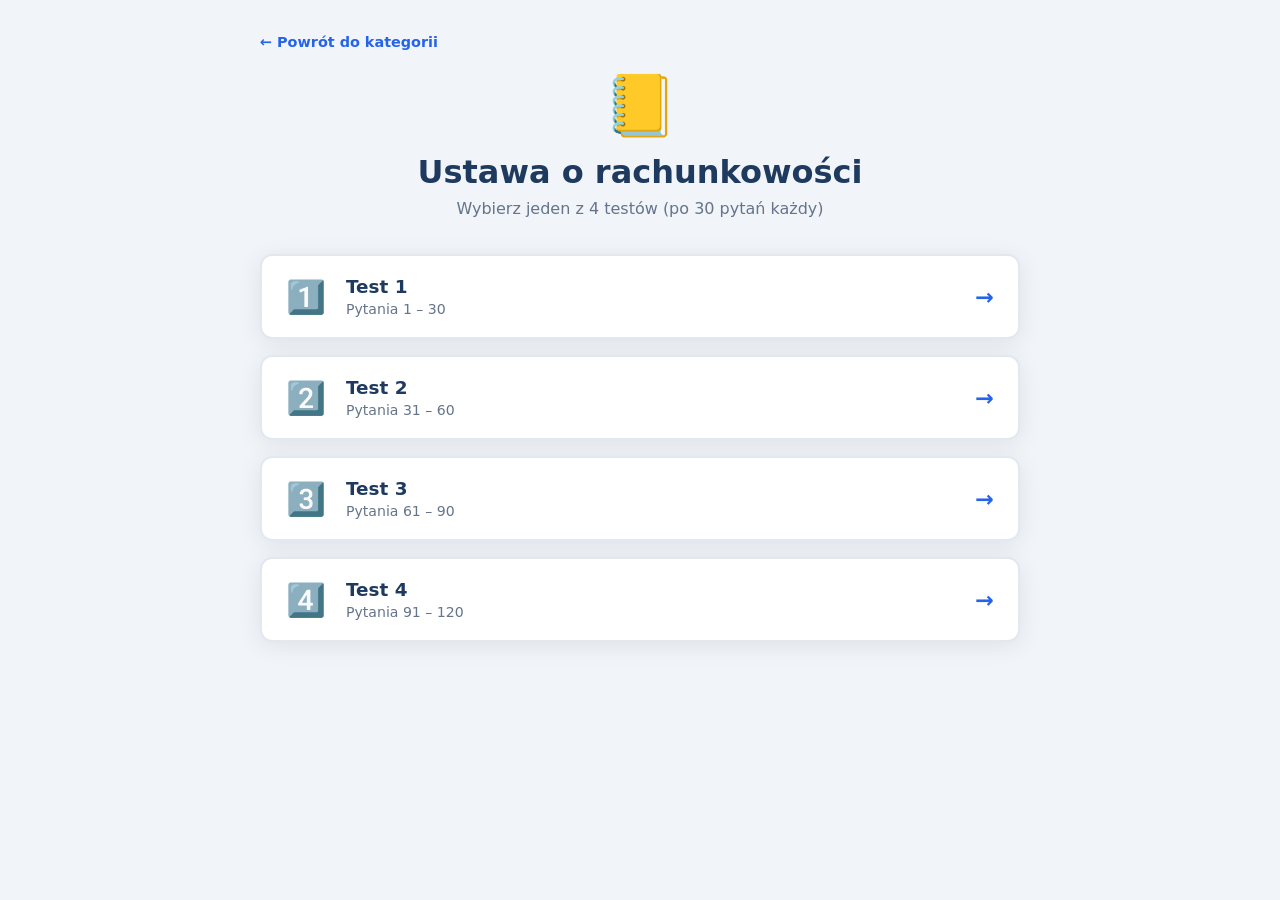
==== rachunkowosc.html @ e0a45e6b "Restructure to multi-category hub with reusable quiz engine - index.html: main hub page with categor" ====
<!DOCTYPE html>
<html lang="pl">
<head>
  <meta charset="UTF-8" />
  <meta name="viewport" content="width=device-width, initial-scale=1.0" />
  <title>Ustawa o rachunkowości – Wybierz test</title>
  <link rel="stylesheet" href="style.css" />
</head>
<body class="page-hub">

  <div class="hub-wrapper">
    <a href="index.html" class="back-link">← Powrót do kategorii</a>

    <header class="hub-header">
      <div class="hub-logo">📒</div>
      <h1>Ustawa o rachunkowości</h1>
      <p class="hub-subtitle">Wybierz jeden z 4 testów (po 30 pytań każdy)</p>
    </header>

    <div class="categories-grid">

      <a href="quiz.html?src=doc/rachunkowosc/test1.json&title=Test+1+%E2%80%93+pyt.+1%E2%80%9330" class="category-card test-card">
        <div class="category-icon">1️⃣</div>
        <div class="category-body">
          <h2 class="category-title">Test 1</h2>
          <p class="category-desc">Pytania 1 – 30</p>
        </div>
        <div class="category-arrow">→</div>
      </a>

      <a href="quiz.html?src=doc/rachunkowosc/test2.json&title=Test+2+%E2%80%93+pyt.+31%E2%80%9360" class="category-card test-card">
        <div class="category-icon">2️⃣</div>
        <div class="category-body">
          <h2 class="category-title">Test 2</h2>
          <p class="category-desc">Pytania 31 – 60</p>
        </div>
        <div class="category-arrow">→</div>
      </a>

      <a href="quiz.html?src=doc/rachunkowosc/test3.json&title=Test+3+%E2%80%93+pyt.+61%E2%80%9390" class="category-card test-card">
        <div class="category-icon">3️⃣</div>
        <div class="category-body">
          <h2 class="category-title">Test 3</h2>
          <p class="category-desc">Pytania 61 – 90</p>
        </div>
        <div class="category-arrow">→</div>
      </a>

      <a href="quiz.html?src=doc/rachunkowosc/test4.json&title=Test+4+%E2%80%93+pyt.+91%E2%80%93120" class="category-card test-card">
        <div class="category-icon">4️⃣</div>
        <div class="category-body">
          <h2 class="category-title">Test 4</h2>
          <p class="category-desc">Pytania 91 – 120</p>
        </div>
        <div class="category-arrow">→</div>
      </a>

    </div>
  </div>

</body>
</html>
---- style.css ----
/* ===== RESET & BASE ===== */
*, *::before, *::after {
  box-sizing: border-box;
  margin: 0;
  padding: 0;
}

:root {
  --color-primary:          #2563eb;
  --color-primary-hover:    #1d4ed8;
  --color-correct:          #16a34a;
  --color-correct-bg:       #dcfce7;
  --color-correct-border:   #86efac;
  --color-wrong:            #dc2626;
  --color-wrong-bg:         #fee2e2;
  --color-wrong-border:     #fca5a5;
  --color-explanation-bg:   #fefce8;
  --color-explanation-border:#fde047;
  --color-explanation-text: #713f12;
  --color-bg:               #f1f5f9;
  --color-card:             #ffffff;
  --color-text:             #1e293b;
  --color-text-muted:       #64748b;
  --color-option-hover:     #eff6ff;
  --color-option-border:    #e2e8f0;
  --color-header-bg:        #1e3a5f;
  --radius:                 12px;
  --shadow:                 0 4px 24px rgba(0,0,0,0.08);
}

body {
  font-family: 'Segoe UI', system-ui, -apple-system, sans-serif;
  background: var(--color-bg);
  color: var(--color-text);
  min-height: 100vh;
}

/* ===== HUB PAGES (index, category) ===== */
body.page-hub {
  display: flex;
  align-items: flex-start;
  justify-content: center;
  padding: 32px 16px 64px;
}

.hub-wrapper {
  width: 100%;
  max-width: 760px;
}

.back-link {
  display: inline-block;
  color: var(--color-primary);
  text-decoration: none;
  font-size: 0.9rem;
  font-weight: 600;
  margin-bottom: 20px;
  transition: opacity 0.15s;
}
.back-link:hover { opacity: 0.75; }

.hub-header {
  text-align: center;
  margin-bottom: 36px;
}

.hub-logo {
  font-size: 60px;
  margin-bottom: 12px;
}

.hub-header h1 {
  font-size: 2rem;
  color: var(--color-header-bg);
  margin-bottom: 8px;
}

.hub-subtitle {
  color: var(--color-text-muted);
  font-size: 1rem;
}

/* ===== CATEGORY GRID ===== */
.categories-grid {
  display: flex;
  flex-direction: column;
  gap: 16px;
}

.category-card {
  display: flex;
  align-items: center;
  gap: 20px;
  background: var(--color-card);
  border: 2px solid var(--color-option-border);
  border-radius: var(--radius);
  padding: 20px 24px;
  text-decoration: none;
  color: var(--color-text);
  box-shadow: var(--shadow);
  transition: border-color 0.15s, transform 0.15s, box-shadow 0.15s;
}

.category-card:hover {
  border-color: var(--color-primary);
  transform: translateY(-2px);
  box-shadow: 0 8px 28px rgba(37,99,235,0.15);
}

.category-icon {
  font-size: 2.4rem;
  flex-shrink: 0;
}

.category-body {
  flex: 1;
}

.category-title {
  font-size: 1.15rem;
  font-weight: 700;
  color: var(--color-header-bg);
  margin-bottom: 4px;
}

.category-desc {
  font-size: 0.88rem;
  color: var(--color-text-muted);
}

.category-arrow {
  font-size: 1.4rem;
  color: var(--color-primary);
  font-weight: 700;
  flex-shrink: 0;
}

.test-card .category-icon {
  font-size: 2rem;
}

/* ===== QUIZ SCREENS ===== */
.screen {
  display: none;
  width: 100%;
  max-width: 720px;
  margin: 0 auto;
  padding: 24px 16px 48px;
  animation: fadeIn 0.3s ease;
}

.screen.active { display: block; }

@keyframes fadeIn {
  from { opacity: 0; transform: translateY(10px); }
  to   { opacity: 1; transform: translateY(0); }
}

/* ===== CARD ===== */
.card {
  background: var(--color-card);
  border-radius: var(--radius);
  box-shadow: var(--shadow);
  padding: 36px 40px;
}

/* ===== START CARD ===== */
.start-card {
  text-align: center;
  margin-top: 20px;
  position: relative;
}

.back-link-start {
  position: absolute;
  top: 0;
  left: 0;
  margin: 0;
}

.logo {
  font-size: 60px;
  margin-bottom: 12px;
}

.start-card h1 {
  font-size: 1.7rem;
  color: var(--color-header-bg);
  margin-bottom: 24px;
}

.rules {
  list-style: none;
  text-align: left;
  background: #f8fafc;
  border: 1px solid var(--color-option-border);
  border-radius: 8px;
  padding: 16px 24px;
  margin-bottom: 28px;
}

.rules li {
  padding: 6px 0;
  font-size: 0.95rem;
}

/* ===== QUIZ HEADER ===== */
.quiz-header {
  display: flex;
  justify-content: space-between;
  align-items: center;
  padding: 14px 20px;
  background: var(--color-header-bg);
  color: #fff;
  border-radius: var(--radius) var(--radius) 0 0;
  font-size: 0.9rem;
}

#question-counter { font-weight: 600; }

.score-info { font-weight: 600; }

#current-score { color: #facc15; }

/* ===== PROGRESS BAR ===== */
.progress-bar-wrapper {
  height: 6px;
  background: #cbd5e1;
}

.progress-bar {
  height: 100%;
  background: linear-gradient(90deg, #2563eb, #3b82f6);
  width: 0%;
  transition: width 0.4s ease;
}

/* ===== QUIZ CARD ===== */
.quiz-card {
  border-radius: 0 0 var(--radius) var(--radius);
}

.question-text {
  font-size: 1.05rem;
  font-weight: 600;
  line-height: 1.6;
  margin-bottom: 24px;
}

/* ===== OPTIONS ===== */
.options-container {
  display: flex;
  flex-direction: column;
  gap: 12px;
  margin-bottom: 20px;
}

.option-btn {
  display: flex;
  align-items: center;
  gap: 14px;
  width: 100%;
  padding: 14px 18px;
  background: #f8fafc;
  border: 2px solid var(--color-option-border);
  border-radius: 10px;
  font-size: 0.93rem;
  color: var(--color-text);
  cursor: pointer;
  text-align: left;
  transition: background 0.15s, border-color 0.15s, transform 0.1s;
}

.option-btn:hover:not(:disabled) {
  background: var(--color-option-hover);
  border-color: var(--color-primary);
  transform: translateX(3px);
}

.option-btn:disabled { cursor: default; }

.option-letter {
  display: inline-flex;
  align-items: center;
  justify-content: center;
  width: 30px;
  height: 30px;
  min-width: 30px;
  border-radius: 50%;
  background: var(--color-option-border);
  font-weight: 700;
  font-size: 0.85rem;
  color: var(--color-text-muted);
  transition: background 0.15s, color 0.15s;
}

/* ===== FEEDBACK STATES ===== */
.option-btn.correct {
  background: var(--color-correct-bg);
  border-color: var(--color-correct-border);
  color: var(--color-correct);
  font-weight: 600;
}
.option-btn.correct .option-letter {
  background: var(--color-correct);
  color: #fff;
}

.option-btn.wrong {
  background: var(--color-wrong-bg);
  border-color: var(--color-wrong-border);
  color: var(--color-wrong);
  font-weight: 600;
}
.option-btn.wrong .option-letter {
  background: var(--color-wrong);
  color: #fff;
}

/* ===== EXPLANATION BOX ===== */
.explanation-box {
  display: flex;
  gap: 12px;
  align-items: flex-start;
  background: var(--color-explanation-bg);
  border: 2px solid var(--color-explanation-border);
  border-radius: 10px;
  padding: 16px 18px;
  margin-bottom: 20px;
  animation: slideDown 0.3s ease;
}

.explanation-box.hidden { display: none; }

@keyframes slideDown {
  from { opacity: 0; transform: translateY(-8px); }
  to   { opacity: 1; transform: translateY(0); }
}

.explanation-icon {
  font-size: 1.3rem;
  flex-shrink: 0;
  margin-top: 2px;
}

#explanation-text {
  font-size: 0.88rem;
  line-height: 1.6;
  color: var(--color-explanation-text);
}

/* ===== BUTTONS ===== */
.btn {
  display: inline-block;
  padding: 14px 28px;
  border: none;
  border-radius: 10px;
  font-size: 1rem;
  font-weight: 600;
  cursor: pointer;
  text-align: center;
  text-decoration: none;
  transition: background 0.15s, transform 0.1s, box-shadow 0.15s;
}

.btn-primary {
  background: var(--color-primary);
  color: #fff;
  box-shadow: 0 2px 8px rgba(37,99,235,0.3);
}
.btn-primary:hover {
  background: var(--color-primary-hover);
  transform: translateY(-1px);
  box-shadow: 0 4px 12px rgba(37,99,235,0.4);
}

.btn-secondary {
  background: #f1f5f9;
  color: var(--color-text);
  border: 2px solid var(--color-option-border);
}
.btn-secondary:hover {
  background: var(--color-option-hover);
  border-color: var(--color-primary);
}

.btn-next { width: 100%; }

/* ===== RESULTS ===== */
.results-card {
  text-align: center;
  margin-top: 20px;
}

.result-emoji {
  font-size: 72px;
  margin-bottom: 16px;
}

.results-card h2 {
  font-size: 1.5rem;
  color: var(--color-header-bg);
  margin-bottom: 20px;
}

.score-display {
  font-size: 3rem;
  font-weight: 700;
  color: var(--color-primary);
  margin-bottom: 12px;
  line-height: 1;
}

.score-max {
  font-size: 1.5rem;
  color: var(--color-text-muted);
}

.result-verdict {
  font-size: 1.05rem;
  font-weight: 600;
  margin-bottom: 28px;
  padding: 10px 20px;
  border-radius: 8px;
  display: inline-block;
}

.verdict-pass {
  background: var(--color-correct-bg);
  color: var(--color-correct);
}
.verdict-fail {
  background: var(--color-wrong-bg);
  color: var(--color-wrong);
}

.stats {
  display: flex;
  justify-content: center;
  gap: 32px;
  margin-bottom: 28px;
  padding: 20px;
  background: #f8fafc;
  border-radius: 10px;
  border: 1px solid var(--color-option-border);
}

.stat-item {
  display: flex;
  flex-direction: column;
  align-items: center;
  gap: 4px;
}

.stat-value {
  font-size: 1.8rem;
  font-weight: 700;
}

.stat-label {
  font-size: 0.78rem;
  color: var(--color-text-muted);
  text-transform: uppercase;
  letter-spacing: 0.05em;
}

.results-actions {
  display: flex;
  gap: 12px;
  justify-content: center;
  flex-wrap: wrap;
}

/* ===== RESPONSIVE ===== */
@media (max-width: 480px) {
  .card { padding: 24px 18px; }
  .hub-header h1 { font-size: 1.6rem; }
  .category-card { padding: 16px 18px; }
  .category-title { font-size: 1rem; }
  .quiz-header { font-size: 0.8rem; padding: 12px 14px; }
  .question-text { font-size: 0.95rem; }
  .option-btn { font-size: 0.86rem; padding: 12px 12px; }
  .stats { gap: 16px; }
  .score-display { font-size: 2.2rem; }
}
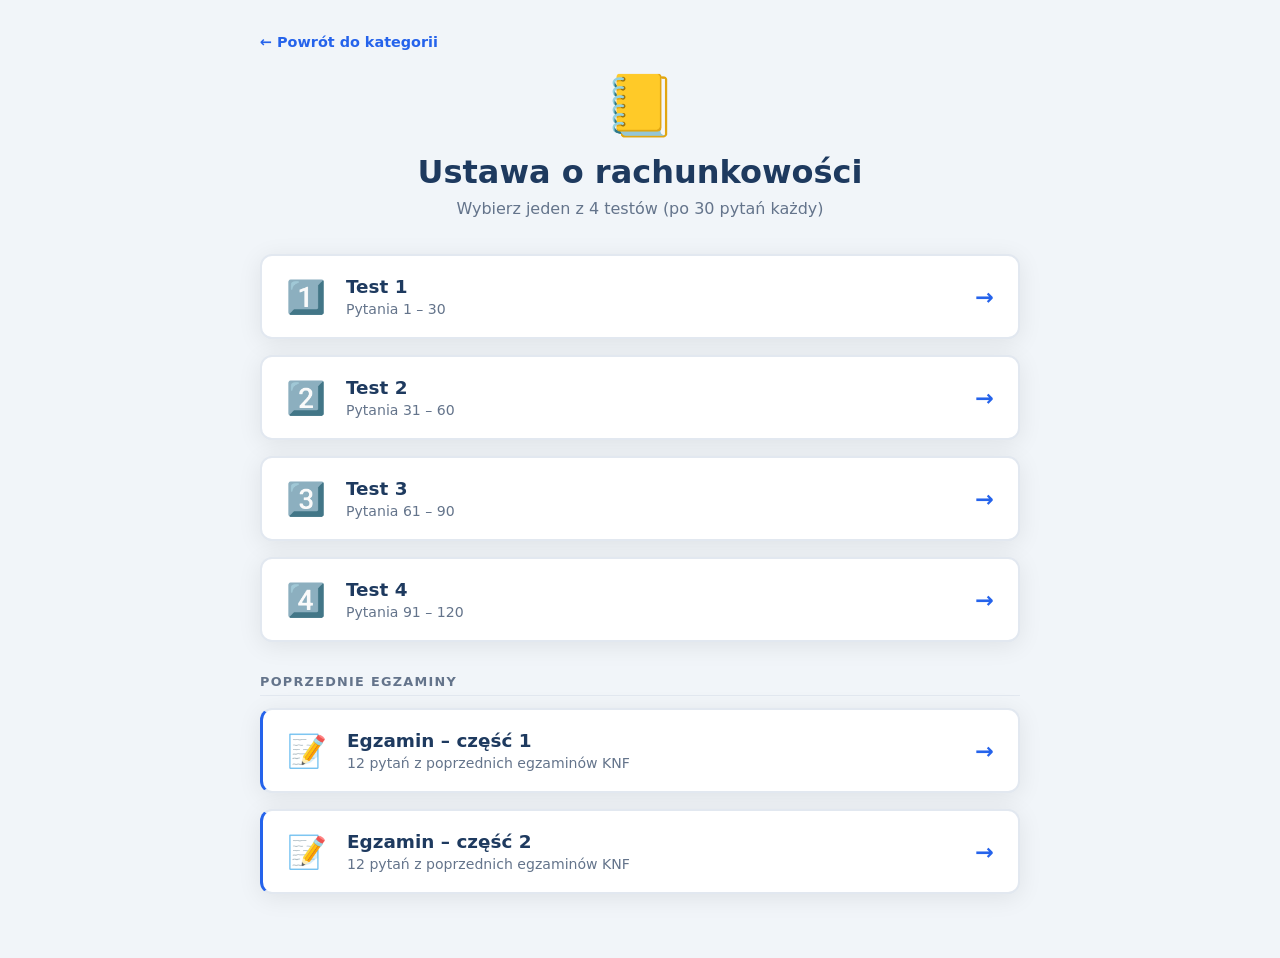
==== commit 3bf2e5b5: "Add "Poprzednie egzaminy" section with 2×12 questions from past KNF exams - doc/rachunkowosc/egzamin" ====
--- a/rachunkowosc.html
+++ b/rachunkowosc.html
@@ -56,6 +56,30 @@
       </a>
 
     </div>
+
+    <div class="hub-section-label">Poprzednie egzaminy</div>
+
+    <div class="categories-grid">
+
+      <a href="quiz.html?src=doc/rachunkowosc/egzamin1.json&title=Poprzednie+egzaminy+%E2%80%93+cz%C4%99%C5%9B%C4%87+1" class="category-card test-card test-card--exam">
+        <div class="category-icon">📝</div>
+        <div class="category-body">
+          <h2 class="category-title">Egzamin – część 1</h2>
+          <p class="category-desc">12 pytań z poprzednich egzaminów KNF</p>
+        </div>
+        <div class="category-arrow">→</div>
+      </a>
+
+      <a href="quiz.html?src=doc/rachunkowosc/egzamin2.json&title=Poprzednie+egzaminy+%E2%80%93+cz%C4%99%C5%9B%C4%87+2" class="category-card test-card test-card--exam">
+        <div class="category-icon">📝</div>
+        <div class="category-body">
+          <h2 class="category-title">Egzamin – część 2</h2>
+          <p class="category-desc">12 pytań z poprzednich egzaminów KNF</p>
+        </div>
+        <div class="category-arrow">→</div>
+      </a>
+
+    </div>
   </div>
 
 </body>
--- a/style.css
+++ b/style.css
@@ -139,6 +139,22 @@
   font-size: 2rem;
 }
 
+/* ===== EXAM SECTION LABEL ===== */
+.hub-section-label {
+  margin: 2rem 0 0.75rem;
+  font-size: 0.8rem;
+  font-weight: 700;
+  letter-spacing: 0.1em;
+  text-transform: uppercase;
+  color: var(--color-text-muted);
+  border-bottom: 1px solid #e2e8f0;
+  padding-bottom: 0.4rem;
+}
+
+.test-card--exam {
+  border-left: 3px solid var(--color-primary);
+}
+
 /* ===== QUIZ SCREENS ===== */
 .screen {
   display: none;
